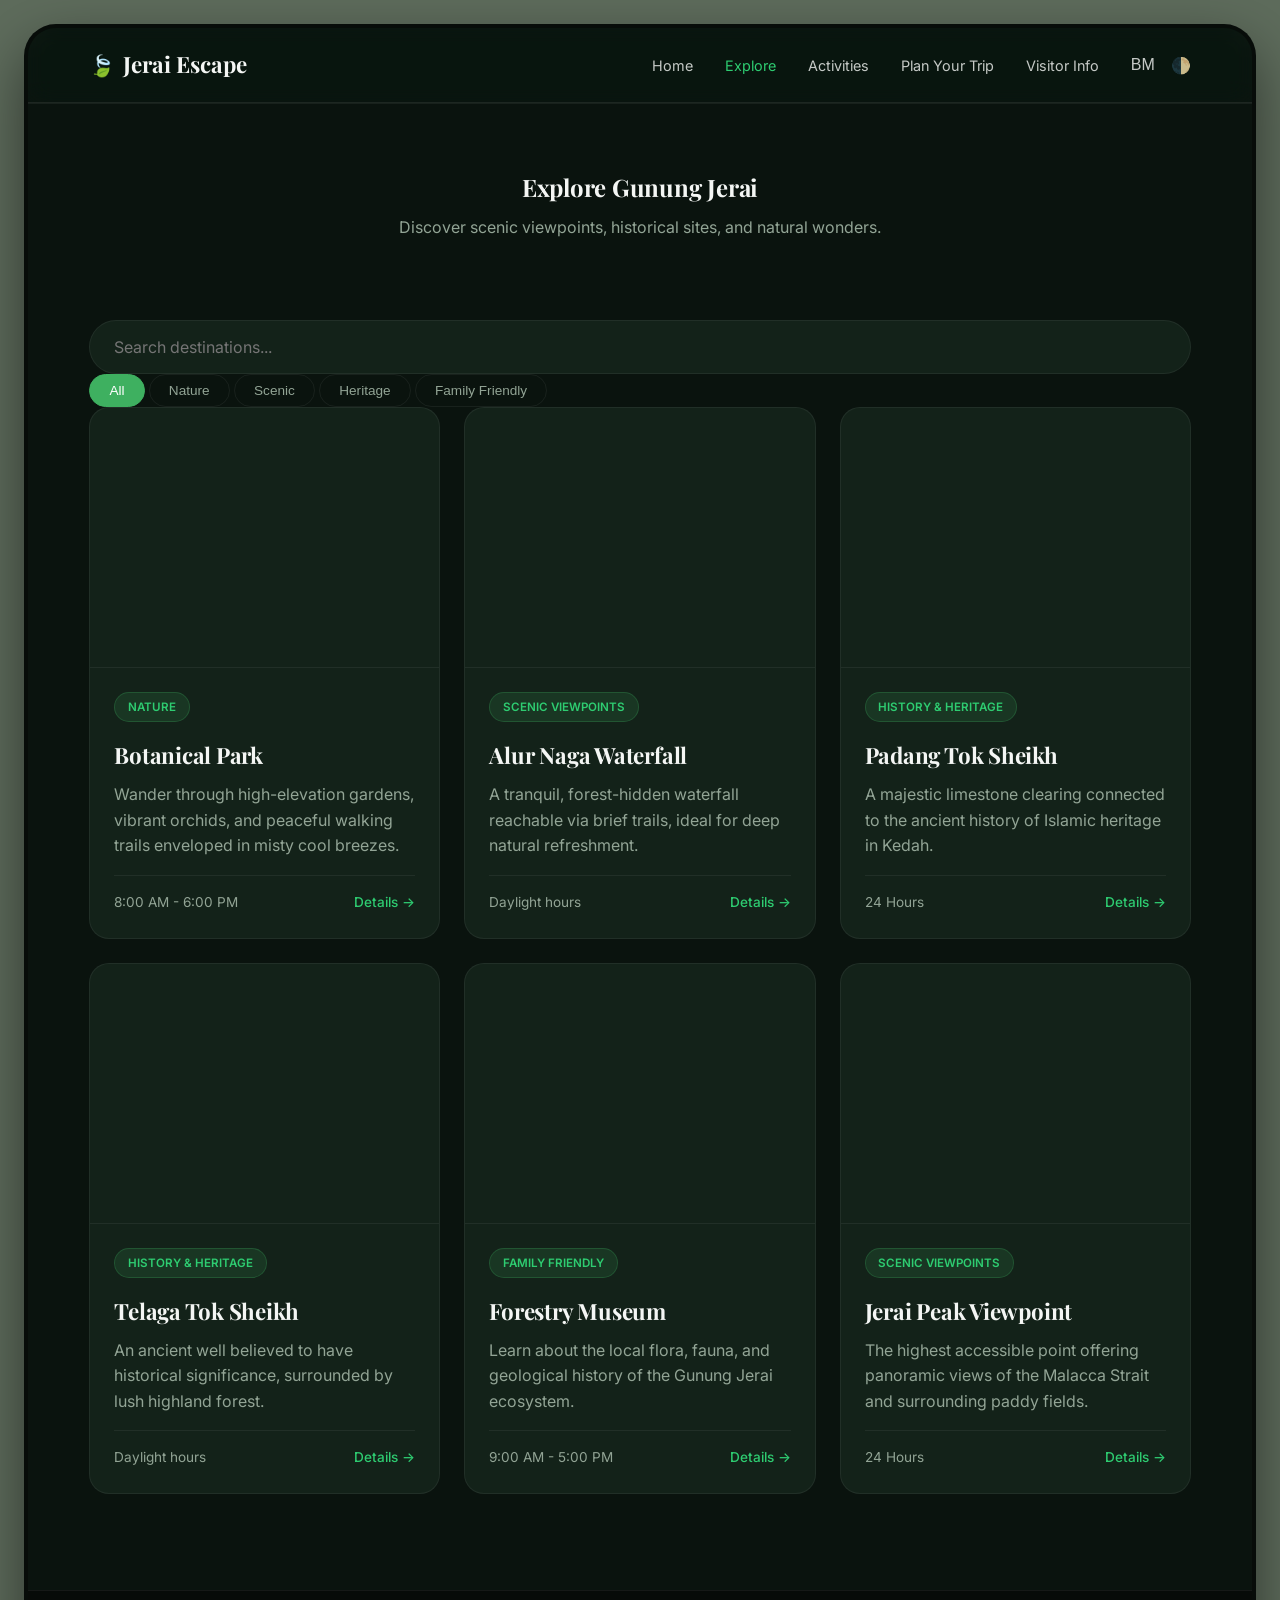
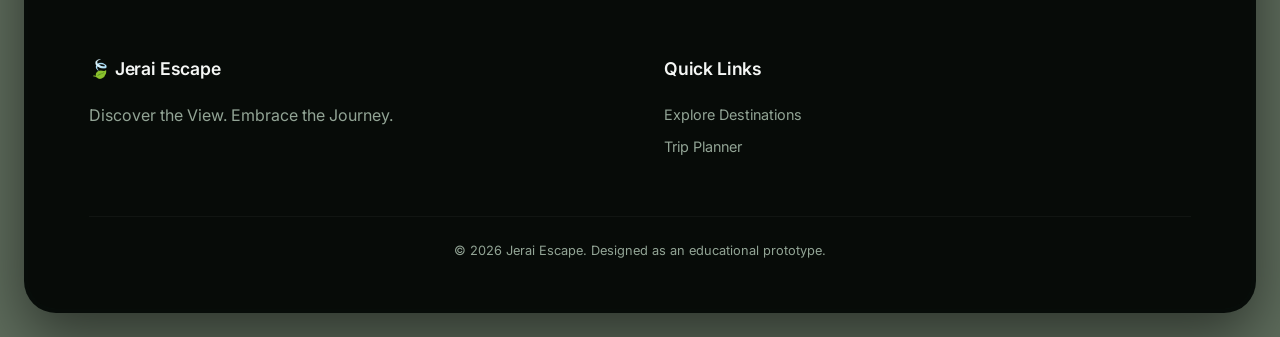
==== attractions.html @ 663529e4 "Add files via upload" ====
<!DOCTYPE html>
<html lang="en">
<head>
<meta charset="UTF-8">
<meta name="viewport" content="width=device-width, initial-scale=1.0">
<title>Explore - Jerai Escape</title>
<link rel="stylesheet" href="css/themes.css">
<link rel="stylesheet" href="css/style.css">
<link rel="stylesheet" href="css/responsive.css">
</head>
<body>

<div class="app-container">
<nav class="navbar">
    <a href="index.html" class="brand"><span class="brand-icon">🍃</span> Jerai Escape</a>
    <div class="nav-links">
    <a href="index.html">Home</a>
    <a href="attractions.html" class="active">Explore</a>
    <a href="activity.html">Activities</a>
    <a href="plan-trip.html">Plan Your Trip</a>
    <a href="visitor-info.html">Visitor Info</a>
    <div class="controls">
        <button id="lang-toggle" class="btn-icon">BM</button>
        <button id="theme-toggle" class="btn-icon">🌓</button>
    </div>
    </div>
    <button class="hamburger">☰</button>
</nav>

<main>
    <section class="section" style="padding-top: 4rem;">
    <div class="section-header">
        <h1>Explore Gunung Jerai</h1>
        <p>Discover scenic viewpoints, historical sites, and natural wonders.</p>
    </div>

    <!-- Search and Filters -->
    <div class="explore-controls">
        <input type="text" id="search-input" class="search-input" placeholder="Search destinations...">
        
        <div class="filter-bar">
        <button class="filter-btn active" data-filter="All">All</button>
        <button class="filter-btn" data-filter="Nature">Nature</button>
        <button class="filter-btn" data-filter="Scenic Viewpoints">Scenic</button>
        <button class="filter-btn" data-filter="History & Heritage">Heritage</button>
        <button class="filter-btn" data-filter="Family Friendly">Family Friendly</button>
        </div>
    </div>

    <!-- Grid populated by JS -->
    <div class="grid grid-3" id="attractions-grid"></div>
    </section>
</main>

<footer class="footer">
    <div class="footer-content">
    <div class="footer-section">
        <h4>🍃 Jerai Escape</h4>
        <p>Discover the View. Embrace the Journey.</p>
    </div>
    <div class="footer-section">
        <h4>Quick Links</h4>
        <a href="attractions.html">Explore Destinations</a>
        <a href="plan-trip.html">Trip Planner</a>
    </div>
    </div>
    <div class="footer-bottom">
    <p>&copy; 2026 Jerai Escape. Designed as an educational prototype.</p>
    </div>
</footer>
</div>

<script src="js/main.js"></script>
<script src="js/attractions.js"></script>
</body>
</html>
---- css/themes.css ----
:root {
/* Sage outer backdrop */
--outer-bg: #5E6C5C; 

/* Natural Dark Theme (Inspired by Pura Vida) */
--bg-primary: #0A130E; /* Deep forest night */
--bg-secondary: #132219; /* Jungle dark */
--text-primary: #F4F6F4; /* Soft warm ivory */
--text-secondary: #92A495; /* Muted natural sage */

--primary-color: #3EB060; /* Vibrant leaf green */
--primary-dark: #226437; /* Forest green shade */
--accent-color: #2ECC71; /* Highlighting */
--accent-light: #A8BDA0; /* Soft Sage Green */
--accent-gold: #D3AD69; /* Warm historic highlight */

--nav-bg: rgba(15, 24, 19, 0.45); /* Highly translucent glass */
--footer-bg: #070B08;
--footer-text: #92A495;

--border-radius: 20px;
--transition-speed: 0.3s;

--border-color: rgba(255, 255, 255, 0.06);
--glass-border: rgba(255, 255, 255, 0.08);
--shadow-sm: 0 4px 12px rgba(0, 0, 0, 0.3);
--shadow-md: 0 8px 24px rgba(0, 0, 0, 0.4);
}

[data-theme="light"] {
/* Warm Earthy Light Mode Alternative */
--outer-bg: #A3B19B; 
--bg-primary: #F4F1E6; /* Warm sand/cream */
--bg-secondary: #E8E5D7; /* Muted linen */
--text-primary: #1C2720; /* Deep foliage charcoal */
--text-secondary: #5C695E; /* Forest sage shadow */

--primary-color: #1F5132; /* Rich dark leaf */
--primary-dark: #0D2616;
--accent-color: #2D8B4E; 
--accent-light: #7B8F77;
--accent-gold: #B38E3F;

--nav-bg: rgba(244, 241, 230, 0.7);
--footer-bg: #1C2720;
--footer-text: #E8E5D7;

--border-color: rgba(28, 39, 32, 0.08);
--glass-border: rgba(28, 39, 32, 0.12);
--shadow-sm: 0 2px 8px rgba(28, 39, 32, 0.06);
--shadow-md: 0 4px 16px rgba(28, 39, 32, 0.1);
}
---- css/style.css ----
@import url('https://fonts.googleapis.com/css2?family=Inter:wght@300;400;500;600&family=Playfair+Display:ital,wght@0,500;0,600;0,700;1,500&display=swap');

* {
margin: 0;
padding: 0;
box-sizing: border-box;
}

body {
font-family: 'Inter', sans-serif;
background-color: var(--outer-bg);
color: var(--text-primary);
line-height: 1.6;
padding: 24px; 
min-height: 100vh;
transition: background-color var(--transition-speed), color var(--transition-speed);
}

.app-container {
max-width: 1400px;
margin: 0 auto;
background-color: var(--bg-primary);
border-radius: 32px; 
border: 4px solid rgba(0, 0, 0, 0.35); 
overflow: hidden;
box-shadow: 0 24px 60px rgba(0,0,0,0.5);
display: flex;
flex-direction: column;
min-height: calc(100vh - 48px);
}

h1, h2, h3, h4 {
font-family: 'Playfair Display', serif;
color: var(--text-primary);
margin-bottom: 0.5rem;
letter-spacing: -0.01em;
}

a {
text-decoration: none;
color: inherit;
transition: color var(--transition-speed);
}

p {
margin-bottom: 1rem;
color: var(--text-secondary);
}

.text-center { text-align: center; }
.justify-center { justify-content: center; }
.bg-dark-accent { background-color: var(--bg-secondary); }

.navbar {
background: var(--nav-bg);
backdrop-filter: blur(12px) saturate(180%);
-webkit-backdrop-filter: blur(12px) saturate(180%);
border-bottom: 1px solid var(--glass-border);
position: sticky;
top: 0;
z-index: 1000;
padding: 1.2rem 5%;
display: flex;
justify-content: space-between;
align-items: center;
}

.brand {
font-family: 'Playfair Display', serif;
font-size: 1.4rem;
font-weight: 700;
color: var(--text-primary);
display: flex;
align-items: center;
gap: 0.5rem;
}

.brand-icon {
color: var(--accent-color);
font-size: 1.3rem;
}

.nav-links {
display: flex;
gap: 2rem;
align-items: center;
font-size: 0.9rem;
}

.nav-links a {
opacity: 0.8;
font-weight: 400;
}

.nav-links a:hover, .nav-links a.active {
color: var(--accent-color);
opacity: 1;
}

.controls {
display: flex;
gap: 1rem;
}

.btn {
display: inline-flex;
align-items: center;
justify-content: center;
padding: 0.6rem 1.4rem;
border-radius: 50px;
font-weight: 500;
font-size: 0.85rem;
cursor: pointer;
transition: all var(--transition-speed);
border: 1px solid transparent;
}

.btn-primary {
background-color: var(--primary-color);
color: #FFFFFF;
}

.btn-primary:hover {
background-color: var(--primary-dark);
transform: translateY(-2px);
}

.btn-secondary {
background-color: transparent;
border-color: rgba(255, 255, 255, 0.2);
color: var(--text-primary);
}

.btn-secondary:hover {
background-color: rgba(255, 255, 255, 0.1);
transform: translateY(-2px);
}

.btn-icon {
background: none;
border: none;
cursor: pointer;
font-size: 1rem;
color: var(--text-primary);
opacity: 0.8;
}

.btn-icon:hover { opacity: 1; }

.hamburger {
display: none;
background: none;
border: none;
font-size: 1.4rem;
cursor: pointer;
color: var(--text-primary);
}

.highlight-badge {
display: inline-flex;
align-items: center;
gap: 0.4rem;
background-color: rgba(255, 255, 255, 0.05);
border: 1px solid var(--glass-border);
color: var(--text-secondary);
font-size: 0.75rem;
padding: 0.4rem 1rem;
border-radius: 50px;
margin-bottom: 1.5rem;
text-transform: uppercase;
letter-spacing: 0.05em;
}

.highlight-badge span { color: var(--accent-color); }

.hero {
position: relative;
min-height: 90vh;
display: grid;
grid-template-columns: repeat(4, 1fr);
grid-template-rows: repeat(2, 1fr);
gap: 1rem;
padding: 1.5rem 5%;
}

.hero-overlay {
position: absolute;
top: 0; left: 0; width: 100%; height: 100%;
background: linear-gradient(rgba(10, 19, 14, 0.2), rgba(10, 19, 14, 0.85));
z-index: 2;
pointer-events: none;
}

.hero-bg-pane {
border-radius: var(--border-radius);
background-size: cover;
background-position: center;
filter: brightness(0.4) contrast(1.1);
border: 1px solid var(--border-color);
transition: transform var(--transition-speed);
}

.hero-bg-pane:hover { transform: scale(1.01); }

.hero-pane-1 { grid-column: 1 / 2; grid-row: 1 / 3; }
.hero-pane-2 { grid-column: 2 / 3; grid-row: 1 / 2; }
.hero-pane-3 { grid-column: 3 / 4; grid-row: 1 / 2; }
.hero-pane-4 { grid-column: 4 / 5; grid-row: 1 / 2; }
.hero-pane-5 { grid-column: 2 / 3; grid-row: 2 / 3; }
.hero-pane-6 { grid-column: 3 / 4; grid-row: 2 / 3; }
.hero-pane-7 { grid-column: 4 / 5; grid-row: 2 / 3; }

.hero-content {
grid-column: 1 / 5;
grid-row: 1 / 3;
z-index: 3;
display: flex;
flex-direction: column;
align-items: center;
justify-content: center;
text-align: center;
padding: 2rem;
pointer-events: auto;
}

.hero-content h1 {
font-size: 4.2rem;
line-height: 1.1;
font-weight: 700;
color: #FFFFFF;
margin-bottom: 1rem;
max-width: 900px;
}

.hero-content h1 .color-accent {
color: var(--accent-color);
font-family: 'Playfair Display', serif;
font-style: italic;
font-weight: 500;
}

.hero-content p {
font-size: 1rem;
margin-bottom: 2rem;
color: rgba(255, 255, 255, 0.8);
max-width: 550px;
}

.hero-buttons {
display: flex;
gap: 1rem;
justify-content: center;
}

.scroll-indicator {
margin-top: 3rem;
font-size: 0.75rem;
letter-spacing: 0.1em;
color: var(--text-secondary);
display: flex;
flex-direction: column;
align-items: center;
gap: 0.5rem;
animation: pulse 2s infinite;
}

.section {
padding: 6rem 5%;
border-top: 1px solid var(--border-color);
}

.header-section {
border-top: none;
padding-bottom: 2rem;
}

.section-header {
margin-bottom: 4rem;
display: flex;
flex-direction: column;
align-items: center;
text-align: center;
}

.section-header h2 {
font-size: 2.5rem;
color: var(--text-primary);
}

.grid {
display: grid;
gap: 1.5rem;
}

.grid-3 { grid-template-columns: repeat(3, 1fr); }
.grid-2 { grid-template-columns: repeat(2, 1fr); }

.card {
background-color: var(--bg-secondary);
border-radius: var(--border-radius);
overflow: hidden;
border: 1px solid var(--border-color);
transition: transform var(--transition-speed), box-shadow var(--transition-speed);
display: flex;
flex-direction: column;
}

.card:hover {
transform: translateY(-4px);
border-color: rgba(62, 176, 96, 0.3);
}

.card-image {
height: 260px;
background-size: cover;
background-position: center;
border-bottom: 1px solid var(--border-color);
}

.card-content {
padding: 1.5rem;
display: flex;
flex-direction: column;
flex-grow: 1;
}

.badge {
background-color: rgba(62, 176, 96, 0.15);
color: var(--accent-color);
font-size: 0.725rem;
font-weight: 600;
text-transform: uppercase;
padding: 0.3rem 0.8rem;
border-radius: 50px;
align-self: flex-start;
margin-bottom: 1rem;
border: 1px solid rgba(62, 176, 96, 0.25);
}

.card h3 {
font-size: 1.4rem;
margin-bottom: 0.5rem;
}

.card-footer {
margin-top: auto;
padding-top: 1rem;
border-top: 1px solid var(--border-color);
}

.link-arrow {
color: var(--accent-color);
font-weight: 500;
display: inline-flex;
align-items: center;
gap: 0.3rem;
font-size: 0.85rem;
}

.link-arrow:hover { color: #FFFFFF; }

.features .feature-item {
background-color: var(--bg-secondary);
border-radius: var(--border-radius);
border: 1px solid var(--border-color);
padding: 2.5rem;
transition: transform var(--transition-speed);
}

.features .feature-item:hover { transform: translateY(-3px); }

.feature-icon {
font-size: 2.5rem;
margin-bottom: 1rem;
}

.activity-card {
border-radius: var(--border-radius);
min-height: 350px;
background-size: cover;
background-position: center;
display: flex;
align-items: flex-end;
padding: 2.5rem;
color: #FFFFFF;
border: 1px solid var(--border-color);
position: relative;
overflow: hidden;
}

.activity-card::before {
content: '';
position: absolute;
top: 0; left: 0; right: 0; bottom: 0;
background: linear-gradient(rgba(0,0,0,0.1), rgba(10,19,14,0.9));
z-index: 1;
}

.activity-info {
position: relative;
z-index: 2;
}

.activity-info h3 {
color: #FFFFFF;
font-size: 1.8rem;
}

.cta-banner {
background-color: var(--bg-secondary);
border: 1px solid var(--border-color);
margin: 4rem 5%;
border-radius: var(--border-radius);
padding: 4rem 2rem;
}

.explorer-controls {
max-width: 600px;
margin: 2rem auto 0;
display: flex;
flex-direction: column;
gap: 1.5rem;
}

.search-input {
width: 100%;
padding: 1rem 1.5rem;
border-radius: 50px;
border: 1px solid var(--border-color);
background-color: var(--bg-secondary);
color: var(--text-primary);
font-family: inherit;
font-size: 1rem;
outline: none;
transition: border-color var(--transition-speed);
}

.search-input:focus {
border-color: var(--primary-color);
}

.filter-group {
display: flex;
justify-content: center;
gap: 0.5rem;
flex-wrap: wrap;
}

.filter-btn {
background: transparent;
border: 1px solid var(--border-color);
color: var(--text-secondary);
padding: 0.5rem 1.2rem;
border-radius: 50px;
cursor: pointer;
font-size: 0.85rem;
transition: all var(--transition-speed);
}

.filter-btn:hover {
background: rgba(255, 255, 255, 0.05);
color: var(--text-primary);
}

.filter-btn.active {
background: var(--primary-color);
border-color: var(--primary-color);
color: #fff;
}

.detail-header {
min-height: 50vh;
background-size: cover;
background-position: center;
display: flex;
align-items: center;
justify-content: center;
padding: 2rem 5%;
border-bottom: 1px solid var(--border-color);
}

.detail-header h1 {
font-size: 3.5rem;
color: #fff;
}

.info-card {
padding: 2rem;
border-radius: var(--border-radius);
border: 1px solid var(--border-color);
}

.info-card h4 {
font-family: 'Inter', sans-serif;
font-size: 0.9rem;
color: var(--text-secondary);
margin-bottom: 0.5rem;
text-transform: uppercase;
letter-spacing: 0.05em;
}

/* ========================================================
NEW: Phase 4 Styles (Forms, Itinerary List)
======================================================== */

.form-group {
margin-bottom: 1.5rem;
display: flex;
flex-direction: column;
}

.form-group label {
font-size: 0.85rem;
color: var(--text-secondary);
margin-bottom: 0.5rem;
text-transform: uppercase;
letter-spacing: 0.05em;
}

.form-control {
width: 100%;
padding: 0.8rem 1.2rem;
border-radius: 12px;
border: 1px solid var(--border-color);
background-color: var(--bg-primary); /* Darker inset look */
color: var(--text-primary);
font-family: inherit;
font-size: 1rem;
outline: none;
transition: border-color var(--transition-speed);
}

.form-control:focus {
border-color: var(--primary-color);
}

/* Styling for select dropdown to fit the dark theme */
select.form-control {
appearance: none;
background-image: url("data:image/svg+xml;charset=US-ASCII,%3Csvg%20xmlns%3D%22http%3A%2F%2Fwww.w3.org%2F2000%2Fsvg%22%20width%3D%22292.4%22%20height%3D%22292.4%22%3E%3Cpath%20fill%3D%22%2392A495%22%20d%3D%22M287%2069.4a17.6%2017.6%200%200%200-13-5.4H18.4c-5%200-9.3%201.8-12.9%205.4A17.6%2017.6%200%200%200%200%2082.2c0%205%201.8%209.3%205.4%2012.9l128%20127.9c3.6%203.6%207.8%205.4%2012.8%205.4s9.2-1.8%2012.8-5.4L287%2095c3.5-3.5%205.4-7.8%205.4-12.8%200-5-1.9-9.2-5.5-12.8z%22%2F%3E%3C%2Fsvg%3E");
background-repeat: no-repeat;
background-position: right 1rem top 50%;
background-size: 0.65rem auto;
}

select.form-control option {
background-color: var(--bg-secondary);
color: var(--text-primary);
}

.itinerary-list {
display: flex;
flex-direction: column;
gap: 0.8rem;
}

.itinerary-item {
display: flex;
justify-content: space-between;
align-items: center;
padding: 1rem 1.5rem;
background-color: rgba(255, 255, 255, 0.03);
border: 1px solid var(--border-color);
border-radius: 12px;
transition: background-color var(--transition-speed);
}

.itinerary-item:hover {
background-color: rgba(255, 255, 255, 0.06);
}

.itinerary-name {
font-weight: 500;
color: var(--text-primary);
}

/* ========================================================
Footer
======================================================== */

.footer {
background-color: var(--footer-bg);
color: var(--footer-text);
padding: 4rem 5% 2rem;
border-top: 1px solid var(--border-color);
margin-top: auto;
}

.footer-content {
display: grid;
grid-template-columns: repeat(auto-fit, minmax(220px, 1fr));
gap: 3rem;
margin-bottom: 3rem;
}

.footer-section h4 {
color: var(--text-primary);
font-size: 1.1rem;
font-family: 'Inter', sans-serif;
font-weight: 600;
margin-bottom: 1.2rem;
}

.footer-section a {
display: block;
margin-bottom: 0.6rem;
color: var(--text-secondary);
font-size: 0.9rem;
}

.footer-section a:hover { color: var(--accent-color); }

.footer-bottom {
border-top: 1px solid rgba(255,255,255,0.04);
padding-top: 1.5rem;
font-size: 0.8rem;
text-align: center;
color: rgba(255,255,255,0.3);
}

@keyframes pulse {
0%, 100% { opacity: 0.6; }
50% { opacity: 0.2; }
}

/* ========================================================
NEW: Phase 5 Styles (Info Lists & FAQs)
======================================================== */

.info-list {
list-style: none;
padding: 0;
display: flex;
flex-direction: column;
gap: 1rem;
}

.info-list li {
position: relative;
padding-left: 1.8rem;
color: var(--text-secondary);
}

.info-list li::before {
content: '✦';
position: absolute;
left: 0;
color: var(--accent-color);
font-size: 0.9rem;
}

.faq-container {
display: flex;
flex-direction: column;
gap: 1.5rem;
max-width: 800px;
margin: 0 auto;
}

.faq-item {
background-color: var(--bg-secondary);
border: 1px solid var(--border-color);
padding: 1.5rem;
border-radius: 16px;
}

.faq-question {
color: var(--text-primary);
font-family: 'Inter', sans-serif;
font-size: 1.05rem;
margin-bottom: 0.5rem;
}

.faq-answer {
color: var(--text-secondary);
margin-bottom: 0;
font-size: 0.95rem;
}
---- css/responsive.css ----
/* Responsive adjustments */
@media (max-width: 1200px) {
.hero-content h1 {
font-size: 3.2rem;
}
}

@media (max-width: 992px) {
body {
padding: 12px; /* Slim outer wrap on tablets */
}

.app-container {
border-radius: 20px;
}

.hero {
grid-template-columns: repeat(2, 1fr);
grid-template-rows: repeat(4, 1fr);
min-height: auto;
}

.hero-pane-1 { grid-column: 1 / 3; grid-row: 1 / 2; }
.hero-pane-2, .hero-pane-3, .hero-pane-4, 
.hero-pane-5, .hero-pane-6, .hero-pane-7 {
display: none; /* Simplify image background grids on tablets */
}

.hero-content {
grid-column: 1 / 3;
grid-row: 1 / 5;
padding: 4rem 1.5rem;
}

.grid-3 {
grid-template-columns: repeat(2, 1fr);
}
}

@media (max-width: 768px) {
body {
padding: 0; /* Remove outer margin on mobile to utilize canvas fully */
}

.app-container {
border-radius: 0;
border: none;
}

.navbar {
padding: 1rem 1.5rem;
}

.nav-links {
display: none;
flex-direction: column;
position: absolute;
top: 100%;
left: 0;
width: 100%;
background-color: rgba(10, 19, 14, 0.98);
backdrop-filter: blur(20px);
padding: 2rem 0;
border-bottom: 1px solid var(--border-color);
}

.nav-links.active {
display: flex;
}

.nav-links a {
padding: 0.75rem 2rem;
width: 100%;
text-align: left;
font-size: 1rem;
}

.controls {
padding: 0.75rem 2rem;
width: 100%;
justify-content: flex-start;
}

.hamburger {
display: block;
}

.hero-content h1 {
font-size: 2.2rem;
}

.hero-buttons {
flex-direction: column;
width: 100%;
}

.btn {
width: 100%;
}

.grid-3, .grid-2 {
grid-template-columns: 1fr;
}

.section {
padding: 4rem 1.5rem;
}

.section-header h2 {
font-size: 2rem;
}

.cta-banner {
margin: 2rem 1rem;
padding: 2rem 1.5rem;
}
}
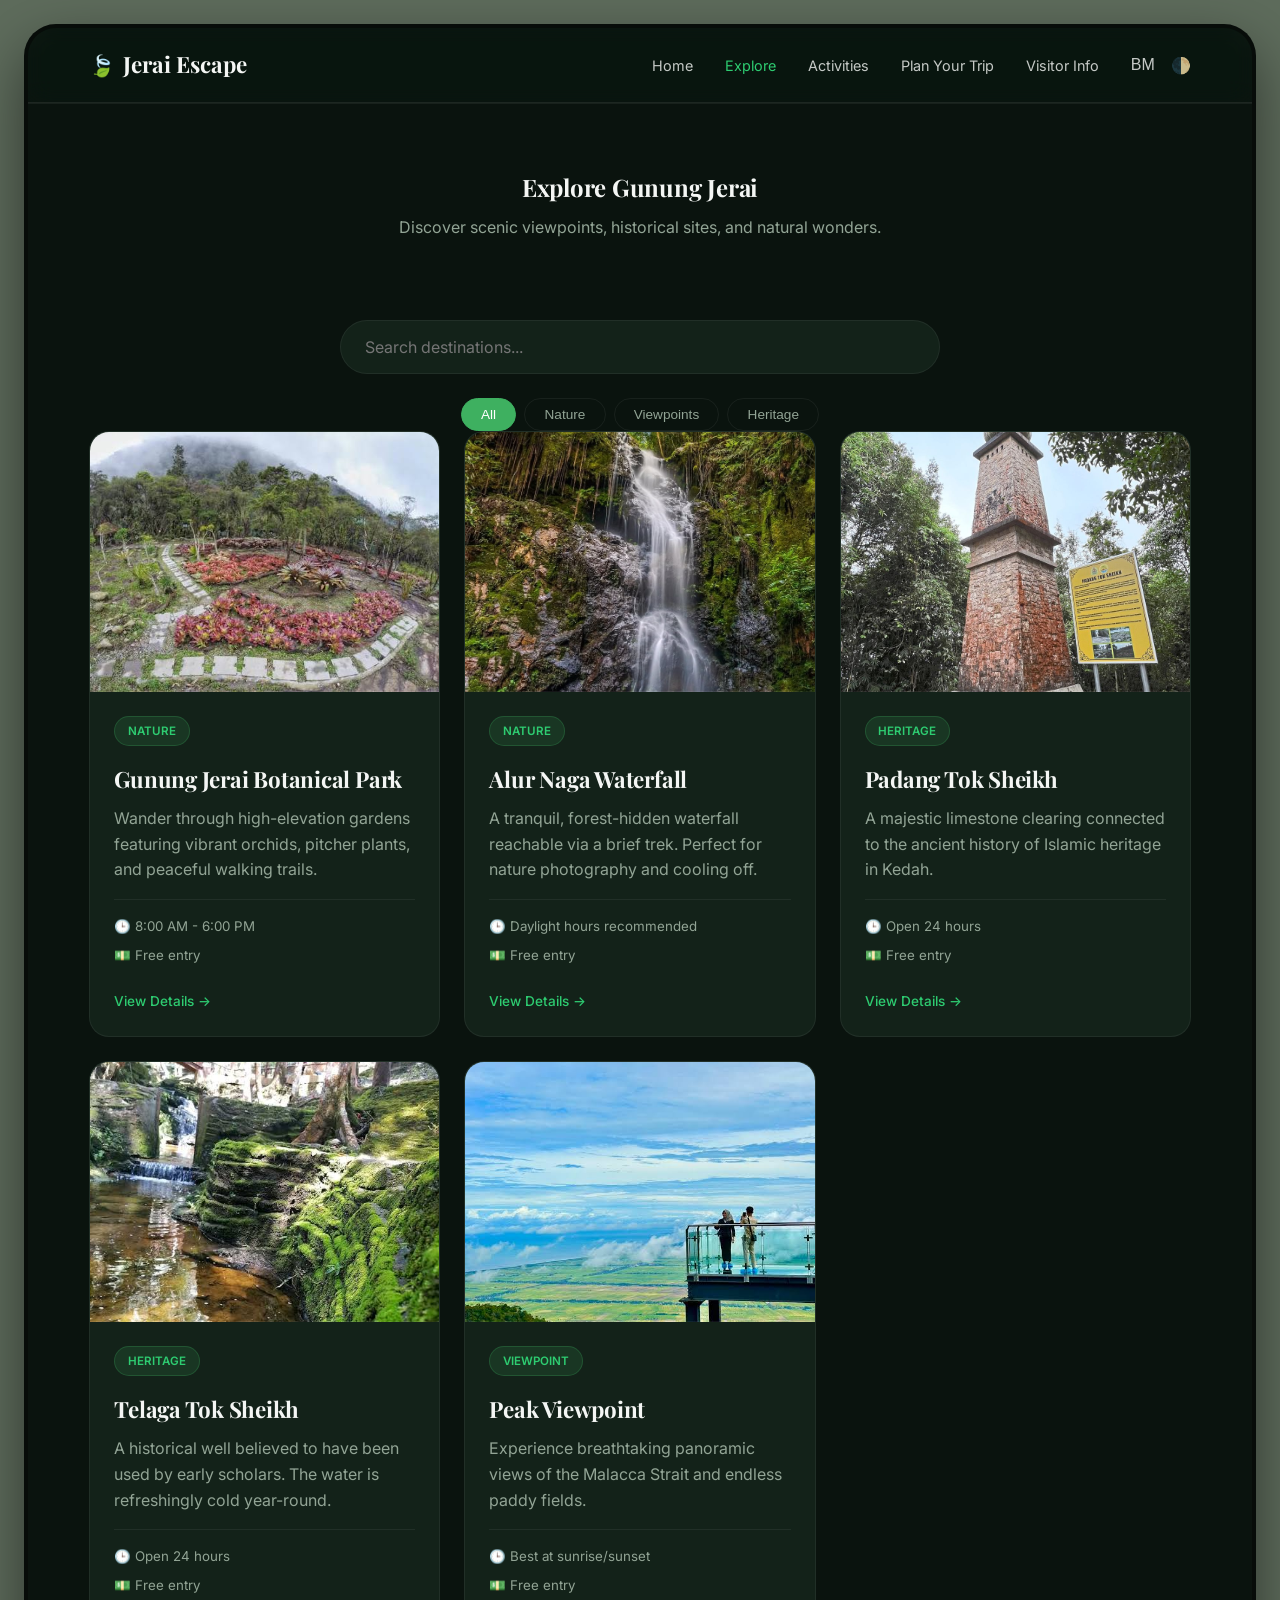
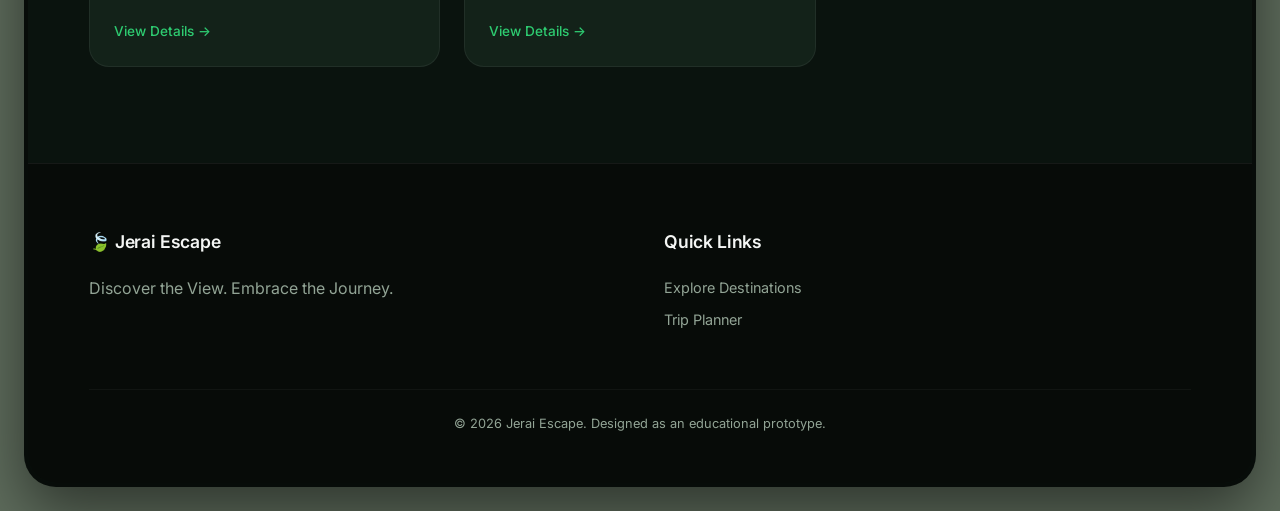
==== commit 556e0c62: "Revise search and filter controls in attractions.html Updated search and filter controls for attract" ====
--- a/attractions.html
+++ b/attractions.html
@@ -34,18 +34,17 @@
         <p>Discover scenic viewpoints, historical sites, and natural wonders.</p>
     </div>
 
-    <!-- Search and Filters -->
-    <div class="explore-controls">
-        <input type="text" id="search-input" class="search-input" placeholder="Search destinations...">
-        
-        <div class="filter-bar">
-        <button class="filter-btn active" data-filter="All">All</button>
-        <button class="filter-btn" data-filter="Nature">Nature</button>
-        <button class="filter-btn" data-filter="Scenic Viewpoints">Scenic</button>
-        <button class="filter-btn" data-filter="History & Heritage">Heritage</button>
-        <button class="filter-btn" data-filter="Family Friendly">Family Friendly</button>
+        <!-- Search and Filter Controls -->
+        <div class="explorer-controls">
+          <input type="text" id="search-attractions" class="search-input" placeholder="Search destinations...">
+          
+          <div class="filter-group">
+            <button class="filter-btn active" data-filter="all">All</button>
+            <button class="filter-btn" data-filter="nature">Nature</button>
+            <button class="filter-btn" data-filter="viewpoint">Viewpoints</button>
+            <button class="filter-btn" data-filter="heritage">Heritage</button>
+          </div>
         </div>
-    </div>
 
     <!-- Grid populated by JS -->
     <div class="grid grid-3" id="attractions-grid"></div>
@@ -73,4 +72,4 @@
 <script src="js/main.js"></script>
 <script src="js/attractions.js"></script>
 </body>
-</html>+</html>
